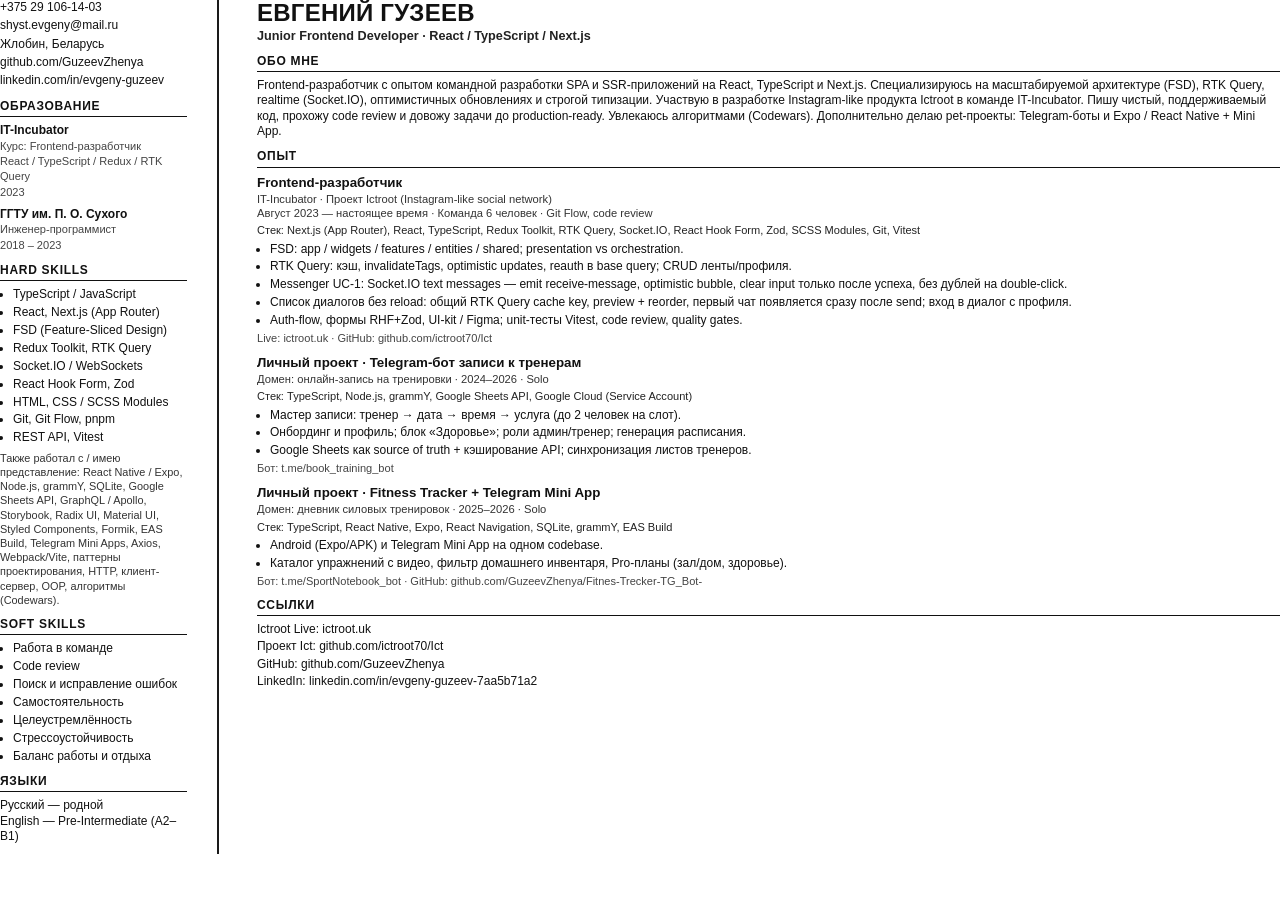
==== resume-print.html @ f553786c "feat: add resume portfolio site with Ictroot and pet projects Co-authored-by: Cursor <cursoragent@cu" ====
<!DOCTYPE html>
<html lang="ru">
<head>
  <meta charset="UTF-8" />
  <title>Евгений Гузеев — Resume</title>
  <style>
    @page { size: A4; margin: 10mm 10mm; }
    * { box-sizing: border-box; margin: 0; padding: 0; }
    body {
      font-family: Calibri, "Segoe UI", Arial, sans-serif;
      font-size: 9pt;
      line-height: 1.28;
      color: #111;
      -webkit-print-color-adjust: exact;
      print-color-adjust: exact;
    }
    .page {
      display: grid;
      grid-template-columns: 58mm 1fr;
      gap: 0 10mm;
      min-height: 100%;
    }
    .sidebar {
      border-right: 2.5px solid #1a1a1a;
      padding-right: 8mm;
    }
    h1 {
      font-size: 18pt;
      font-weight: 700;
      letter-spacing: 0.01em;
      line-height: 1.1;
      margin-bottom: 2px;
    }
    .role {
      font-size: 9.5pt;
      font-weight: 600;
      margin-bottom: 9px;
      color: #222;
    }
    .section { margin-bottom: 10px; }
    .section-title {
      font-size: 9pt;
      font-weight: 700;
      text-transform: uppercase;
      letter-spacing: 0.06em;
      border-bottom: 1.5px solid #111;
      padding-bottom: 2px;
      margin-bottom: 6px;
    }
    a { color: #111; text-decoration: none; }
    .contact p { margin-bottom: 3px; word-break: break-word; }
    .muted { color: #444; font-size: 8.3pt; }
    ul { padding-left: 13px; }
    li { margin-bottom: 2.5px; }
    .edu-item { margin-bottom: 7px; }
    .edu-item strong { display: block; }
    .job { margin-bottom: 9px; }
    .job-title { font-size: 10pt; font-weight: 700; }
    .job-meta { color: #333; font-size: 8.4pt; margin: 1px 0 3px; }
    .stack {
      font-size: 8.3pt;
      color: #222;
      margin-bottom: 4px;
    }
    .also {
      margin-top: 5px;
      font-size: 8.2pt;
      color: #333;
      line-height: 1.3;
    }
    .links p { margin-bottom: 2px; }
  </style>
</head>
<body>
  <div class="page">
    <aside class="sidebar">
      <div class="section contact">
        <p>+375 29 106-14-03</p>
        <p><a href="mailto:shyst.evgeny@mail.ru">shyst.evgeny@mail.ru</a></p>
        <p>Жлобин, Беларусь</p>
        <p><a href="https://github.com/GuzeevZhenya">github.com/GuzeevZhenya</a></p>
        <p><a href="https://linkedin.com/in/evgeny-guzeev-7aa5b71a2">linkedin.com/in/evgeny-guzeev</a></p>
      </div>

      <div class="section">
        <div class="section-title">Образование</div>
        <div class="edu-item">
          <strong>IT-Incubator</strong>
          <span class="muted">Курс: Frontend-разработчик<br/>React / TypeScript / Redux / RTK Query<br/>2023</span>
        </div>
        <div class="edu-item">
          <strong>ГГТУ им. П. О. Сухого</strong>
          <span class="muted">Инженер-программист<br/>2018 – 2023</span>
        </div>
      </div>

      <div class="section">
        <div class="section-title">Hard Skills</div>
        <ul>
          <li>TypeScript / JavaScript</li>
          <li>React, Next.js (App Router)</li>
          <li>FSD (Feature-Sliced Design)</li>
          <li>Redux Toolkit, RTK Query</li>
          <li>Socket.IO / WebSockets</li>
          <li>React Hook Form, Zod</li>
          <li>HTML, CSS / SCSS Modules</li>
          <li>Git, Git Flow, pnpm</li>
          <li>REST API, Vitest</li>
        </ul>
        <p class="also">
          Также работал с / имею представление:
          React Native / Expo, Node.js, grammY, SQLite, Google Sheets API,
          GraphQL / Apollo, Storybook, Radix UI, Material UI, Styled Components,
          Formik, EAS Build, Telegram Mini Apps, Axios, Webpack/Vite,
          паттерны проектирования, HTTP, клиент-сервер, OOP, алгоритмы (Codewars).
        </p>
      </div>

      <div class="section">
        <div class="section-title">Soft Skills</div>
        <ul>
          <li>Работа в команде</li>
          <li>Code review</li>
          <li>Поиск и исправление ошибок</li>
          <li>Самостоятельность</li>
          <li>Целеустремлённость</li>
          <li>Стрессоустойчивость</li>
          <li>Баланс работы и отдыха</li>
        </ul>
      </div>

      <div class="section">
        <div class="section-title">Языки</div>
        <p>Русский — родной</p>
        <p>English — Pre-Intermediate (A2–B1)</p>
      </div>
    </aside>

    <main>
      <h1>ЕВГЕНИЙ ГУЗЕЕВ</h1>
      <p class="role">Junior Frontend Developer · React / TypeScript / Next.js</p>

      <div class="section">
        <div class="section-title">Обо мне</div>
        <p>
          Frontend-разработчик с опытом командной разработки SPA и SSR-приложений на React,
          TypeScript и Next.js. Специализируюсь на масштабируемой архитектуре (FSD), RTK Query,
          realtime (Socket.IO), оптимистичных обновлениях и строгой типизации. Участвую в разработке
          Instagram-like продукта Ictroot в команде IT-Incubator. Пишу чистый, поддерживаемый код,
          прохожу code review и довожу задачи до production-ready. Увлекаюсь алгоритмами (Codewars).
          Дополнительно делаю pet-проекты: Telegram-боты и Expo / React Native + Mini App.
        </p>
      </div>

      <div class="section">
        <div class="section-title">Опыт</div>

        <div class="job">
          <div class="job-title">Frontend-разработчик</div>
          <p class="job-meta">
            IT-Incubator · Проект Ictroot (Instagram-like social network)<br/>
            Август 2023 — настоящее время · Команда 6 человек · Git Flow, code review
          </p>
          <p class="stack">
            Стек: Next.js (App Router), React, TypeScript, Redux Toolkit, RTK Query, Socket.IO,
            React Hook Form, Zod, SCSS Modules, Git, Vitest
          </p>
          <ul>
            <li>FSD: app / widgets / features / entities / shared; presentation vs orchestration.</li>
            <li>RTK Query: кэш, invalidateTags, optimistic updates, reauth в base query; CRUD ленты/профиля.</li>
            <li>
              Messenger UC-1: Socket.IO text messages — emit receive-message,
              optimistic bubble, clear input только после успеха, без дублей на double-click.
            </li>
            <li>
              Список диалогов без reload: общий RTK Query cache key, preview + reorder, первый чат
              появляется сразу после send; вход в диалог с профиля.
            </li>
            <li>Auth-flow, формы RHF+Zod, UI-kit / Figma; unit-тесты Vitest, code review, quality gates.</li>
          </ul>
          <p class="muted">Live: ictroot.uk · GitHub: github.com/ictroot70/Ict</p>
        </div>

        <div class="job">
          <div class="job-title">Личный проект · Telegram-бот записи к тренерам</div>
          <p class="job-meta">
            Домен: онлайн-запись на тренировки · 2024–2026 · Solo
          </p>
          <p class="stack">
            Стек: TypeScript, Node.js, grammY, Google Sheets API, Google Cloud (Service Account)
          </p>
          <ul>
            <li>Мастер записи: тренер → дата → время → услуга (до 2 человек на слот).</li>
            <li>Онбординг и профиль; блок «Здоровье»; роли админ/тренер; генерация расписания.</li>
            <li>Google Sheets как source of truth + кэширование API; синхронизация листов тренеров.</li>
          </ul>
          <p class="muted">Бот: t.me/book_training_bot</p>
        </div>

        <div class="job">
          <div class="job-title">Личный проект · Fitness Tracker + Telegram Mini App</div>
          <p class="job-meta">
            Домен: дневник силовых тренировок · 2025–2026 · Solo
          </p>
          <p class="stack">
            Стек: TypeScript, React Native, Expo, React Navigation, SQLite, grammY, EAS Build
          </p>
          <ul>
            <li>Android (Expo/APK) и Telegram Mini App на одном codebase.</li>
            <li>Каталог упражнений с видео, фильтр домашнего инвентаря, Pro-планы (зал/дом, здоровье).</li>
          </ul>
          <p class="muted">
            Бот: t.me/SportNotebook_bot ·
            GitHub: github.com/GuzeevZhenya/Fitnes-Trecker-TG_Bot-
          </p>
        </div>
      </div>

      <div class="section links">
        <div class="section-title">Ссылки</div>
        <p>Ictroot Live: <a href="https://ictroot.uk">ictroot.uk</a></p>
        <p>Проект Ict: <a href="https://github.com/ictroot70/Ict">github.com/ictroot70/Ict</a></p>
        <p>GitHub: <a href="https://github.com/GuzeevZhenya">github.com/GuzeevZhenya</a></p>
        <p>LinkedIn: <a href="https://linkedin.com/in/evgeny-guzeev-7aa5b71a2">linkedin.com/in/evgeny-guzeev-7aa5b71a2</a></p>
      </div>
    </main>
  </div>
</body>
</html>
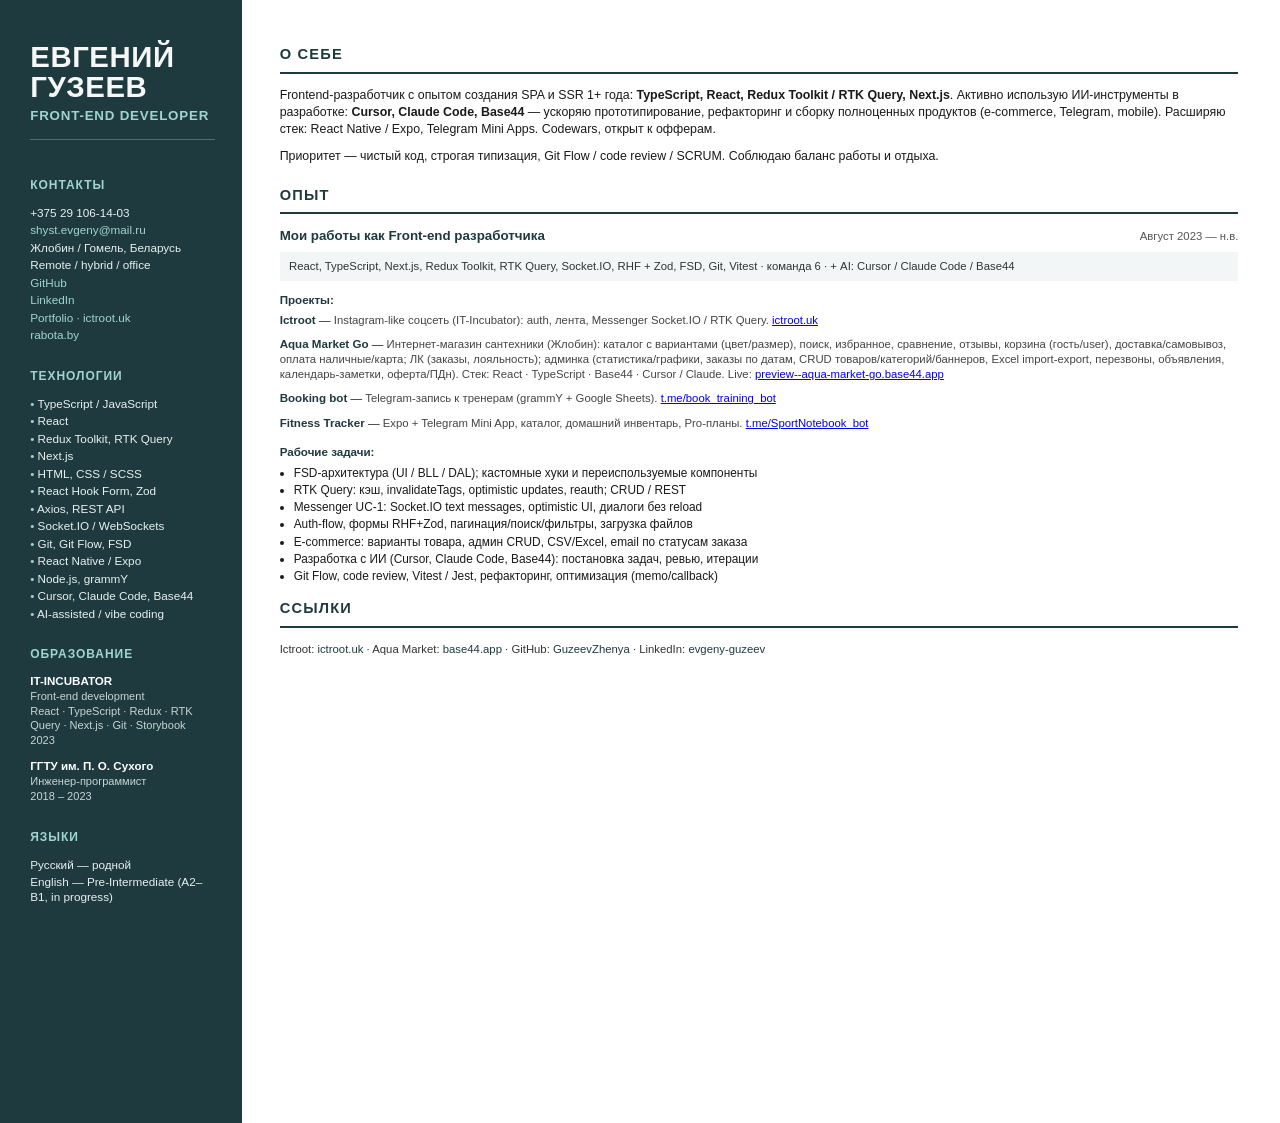
==== commit 1f99573b: "feat: add Aqua Market Go project and sync print resume PDF Co-authored-by: Cursor <cursoragent@curso" ====
--- a/resume-print.html
+++ b/resume-print.html
@@ -2,226 +2,257 @@
 <html lang="ru">
 <head>
   <meta charset="UTF-8" />
-  <title>Евгений Гузеев — Resume</title>
+  <title>Евгений Гузеев — Frontend Developer</title>
   <style>
-    @page { size: A4; margin: 10mm 10mm; }
+    @page { size: A4; margin: 0; }
     * { box-sizing: border-box; margin: 0; padding: 0; }
     body {
       font-family: Calibri, "Segoe UI", Arial, sans-serif;
-      font-size: 9pt;
+      font-size: 8.7pt;
       line-height: 1.28;
-      color: #111;
+      color: #1a1a1a;
       -webkit-print-color-adjust: exact;
       print-color-adjust: exact;
     }
     .page {
       display: grid;
-      grid-template-columns: 58mm 1fr;
-      gap: 0 10mm;
-      min-height: 100%;
+      grid-template-columns: 64mm 1fr;
+      min-height: 297mm;
     }
     .sidebar {
-      border-right: 2.5px solid #1a1a1a;
-      padding-right: 8mm;
-    }
-    h1 {
-      font-size: 18pt;
+      background: #1e3a3f;
+      color: #f4f7f6;
+      padding: 11mm 7mm 10mm 8mm;
+    }
+    .sidebar a { color: #9fd4d1; text-decoration: none; }
+    .name {
+      font-size: 22pt;
       font-weight: 700;
-      letter-spacing: 0.01em;
-      line-height: 1.1;
-      margin-bottom: 2px;
-    }
-    .role {
-      font-size: 9.5pt;
+      line-height: 1.05;
+      letter-spacing: 0.02em;
+      margin-bottom: 4px;
+    }
+    .title {
+      font-size: 10pt;
       font-weight: 600;
-      margin-bottom: 9px;
-      color: #222;
-    }
-    .section { margin-bottom: 10px; }
-    .section-title {
+      color: #9fd4d1;
+      text-transform: uppercase;
+      letter-spacing: 0.06em;
+      margin-bottom: 10mm;
+      padding-bottom: 4mm;
+      border-bottom: 1px solid rgba(255,255,255,0.25);
+    }
+    .side-block { margin-bottom: 7mm; }
+    .side-h {
       font-size: 9pt;
       font-weight: 700;
       text-transform: uppercase;
-      letter-spacing: 0.06em;
-      border-bottom: 1.5px solid #111;
-      padding-bottom: 2px;
-      margin-bottom: 6px;
-    }
-    a { color: #111; text-decoration: none; }
-    .contact p { margin-bottom: 3px; word-break: break-word; }
-    .muted { color: #444; font-size: 8.3pt; }
-    ul { padding-left: 13px; }
-    li { margin-bottom: 2.5px; }
-    .edu-item { margin-bottom: 7px; }
-    .edu-item strong { display: block; }
-    .job { margin-bottom: 9px; }
-    .job-title { font-size: 10pt; font-weight: 700; }
-    .job-meta { color: #333; font-size: 8.4pt; margin: 1px 0 3px; }
-    .stack {
-      font-size: 8.3pt;
-      color: #222;
-      margin-bottom: 4px;
-    }
-    .also {
-      margin-top: 5px;
-      font-size: 8.2pt;
+      letter-spacing: 0.08em;
+      color: #9fd4d1;
+      margin-bottom: 3mm;
+    }
+    .side-block p, .side-block li {
+      font-size: 8.8pt;
+      margin-bottom: 2.5px;
+      color: #e8f0ef;
+    }
+    .side-block ul { list-style: none; padding: 0; }
+    .side-block ul li::before {
+      content: "• ";
+      color: #9fd4d1;
+    }
+    .edu strong { display: block; color: #fff; margin-top: 3mm; }
+    .edu span { font-size: 8.3pt; color: #c5d5d3; }
+
+    .main {
+      padding: 12mm 11mm 10mm 10mm;
+      background: #fff;
+    }
+    .main-h {
+      font-size: 11pt;
+      font-weight: 700;
+      text-transform: uppercase;
+      letter-spacing: 0.08em;
+      color: #1e3a3f;
+      border-bottom: 2px solid #1e3a3f;
+      padding-bottom: 2mm;
+      margin: 0 0 3.5mm;
+    }
+    .about {
+      margin-bottom: 5.5mm;
+      font-size: 9.3pt;
+      line-height: 1.38;
+    }
+    .about p + p { margin-top: 2.5mm; }
+
+    .exp-head {
+      display: flex;
+      justify-content: space-between;
+      gap: 8px;
+      align-items: baseline;
+      margin-bottom: 2mm;
+    }
+    .exp-head strong { font-size: 10pt; color: #1e3a3f; }
+    .exp-dates { font-size: 8.5pt; color: #555; white-space: nowrap; }
+    .stack-line {
+      font-size: 8.5pt;
       color: #333;
-      line-height: 1.3;
-    }
-    .links p { margin-bottom: 2px; }
+      margin-bottom: 3mm;
+      padding: 2mm 2.5mm;
+      background: #f2f6f6;
+    }
+
+    .projects { margin-bottom: 4mm; }
+    .proj {
+      margin-bottom: 2.5mm;
+    }
+    .proj strong { color: #1e3a3f; }
+    .proj span { font-size: 8.5pt; color: #444; }
+
+    .tasks { padding-left: 14px; margin-bottom: 4mm; }
+    .tasks li { margin-bottom: 2px; font-size: 8.9pt; }
+
+    .links {
+      font-size: 8.5pt;
+      color: #333;
+      line-height: 1.45;
+    }
+    .links a { color: #1e3a3f; text-decoration: none; }
   </style>
 </head>
 <body>
   <div class="page">
     <aside class="sidebar">
-      <div class="section contact">
+      <div class="name">ЕВГЕНИЙ<br/>ГУЗЕЕВ</div>
+      <div class="title">Front-end Developer</div>
+
+      <div class="side-block">
+        <div class="side-h">Контакты</div>
         <p>+375 29 106-14-03</p>
         <p><a href="mailto:shyst.evgeny@mail.ru">shyst.evgeny@mail.ru</a></p>
-        <p>Жлобин, Беларусь</p>
-        <p><a href="https://github.com/GuzeevZhenya">github.com/GuzeevZhenya</a></p>
-        <p><a href="https://linkedin.com/in/evgeny-guzeev-7aa5b71a2">linkedin.com/in/evgeny-guzeev</a></p>
-      </div>
-
-      <div class="section">
-        <div class="section-title">Образование</div>
-        <div class="edu-item">
-          <strong>IT-Incubator</strong>
-          <span class="muted">Курс: Frontend-разработчик<br/>React / TypeScript / Redux / RTK Query<br/>2023</span>
-        </div>
-        <div class="edu-item">
-          <strong>ГГТУ им. П. О. Сухого</strong>
-          <span class="muted">Инженер-программист<br/>2018 – 2023</span>
-        </div>
-      </div>
-
-      <div class="section">
-        <div class="section-title">Hard Skills</div>
+        <p>Жлобин / Гомель, Беларусь</p>
+        <p>Remote / hybrid / office</p>
+        <p><a href="https://github.com/GuzeevZhenya">GitHub</a></p>
+        <p><a href="https://linkedin.com/in/evgeny-guzeev-7aa5b71a2">LinkedIn</a></p>
+        <p><a href="https://ictroot.uk">Portfolio · ictroot.uk</a></p>
+        <p><a href="https://gomel.rabota.by/resume/28554fd3ff104144470039ed1f773346363378">rabota.by</a></p>
+      </div>
+
+      <div class="side-block">
+        <div class="side-h">Технологии</div>
         <ul>
           <li>TypeScript / JavaScript</li>
-          <li>React, Next.js (App Router)</li>
-          <li>FSD (Feature-Sliced Design)</li>
+          <li>React</li>
           <li>Redux Toolkit, RTK Query</li>
+          <li>Next.js</li>
+          <li>HTML, CSS / SCSS</li>
+          <li>React Hook Form, Zod</li>
+          <li>Axios, REST API</li>
           <li>Socket.IO / WebSockets</li>
-          <li>React Hook Form, Zod</li>
-          <li>HTML, CSS / SCSS Modules</li>
-          <li>Git, Git Flow, pnpm</li>
-          <li>REST API, Vitest</li>
+          <li>Git, Git Flow, FSD</li>
+          <li>React Native / Expo</li>
+          <li>Node.js, grammY</li>
+          <li>Cursor, Claude Code, Base44</li>
+          <li>AI-assisted / vibe coding</li>
         </ul>
-        <p class="also">
-          Также работал с / имею представление:
-          React Native / Expo, Node.js, grammY, SQLite, Google Sheets API,
-          GraphQL / Apollo, Storybook, Radix UI, Material UI, Styled Components,
-          Formik, EAS Build, Telegram Mini Apps, Axios, Webpack/Vite,
-          паттерны проектирования, HTTP, клиент-сервер, OOP, алгоритмы (Codewars).
+      </div>
+
+      <div class="side-block edu">
+        <div class="side-h">Образование</div>
+        <strong>IT-INCUBATOR</strong>
+        <span>Front-end development<br/>React · TypeScript · Redux · RTK Query · Next.js · Git · Storybook<br/>2023</span>
+        <strong>ГГТУ им. П. О. Сухого</strong>
+        <span>Инженер-программист<br/>2018 – 2023</span>
+      </div>
+
+      <div class="side-block">
+        <div class="side-h">Языки</div>
+        <p>Русский — родной</p>
+        <p>English — Pre-Intermediate (A2–B1, in progress)</p>
+      </div>
+    </aside>
+
+    <main class="main">
+      <h2 class="main-h">О себе</h2>
+      <div class="about">
+        <p>
+          Frontend-разработчик с опытом создания SPA и SSR 1+ года:
+          <strong>TypeScript, React, Redux Toolkit / RTK Query, Next.js</strong>.
+          Активно использую ИИ-инструменты в разработке:
+          <strong>Cursor, Claude Code, Base44</strong> — ускоряю прототипирование,
+          рефакторинг и сборку полноценных продуктов (e-commerce, Telegram, mobile).
+          Расширяю стек: React Native / Expo, Telegram Mini Apps. Codewars, открыт к офферам.
         </p>
-      </div>
-
-      <div class="section">
-        <div class="section-title">Soft Skills</div>
-        <ul>
-          <li>Работа в команде</li>
-          <li>Code review</li>
-          <li>Поиск и исправление ошибок</li>
-          <li>Самостоятельность</li>
-          <li>Целеустремлённость</li>
-          <li>Стрессоустойчивость</li>
-          <li>Баланс работы и отдыха</li>
-        </ul>
-      </div>
-
-      <div class="section">
-        <div class="section-title">Языки</div>
-        <p>Русский — родной</p>
-        <p>English — Pre-Intermediate (A2–B1)</p>
-      </div>
-    </aside>
-
-    <main>
-      <h1>ЕВГЕНИЙ ГУЗЕЕВ</h1>
-      <p class="role">Junior Frontend Developer · React / TypeScript / Next.js</p>
-
-      <div class="section">
-        <div class="section-title">Обо мне</div>
         <p>
-          Frontend-разработчик с опытом командной разработки SPA и SSR-приложений на React,
-          TypeScript и Next.js. Специализируюсь на масштабируемой архитектуре (FSD), RTK Query,
-          realtime (Socket.IO), оптимистичных обновлениях и строгой типизации. Участвую в разработке
-          Instagram-like продукта Ictroot в команде IT-Incubator. Пишу чистый, поддерживаемый код,
-          прохожу code review и довожу задачи до production-ready. Увлекаюсь алгоритмами (Codewars).
-          Дополнительно делаю pet-проекты: Telegram-боты и Expo / React Native + Mini App.
+          Приоритет — чистый код, строгая типизация, Git Flow / code review / SCRUM.
+          Соблюдаю баланс работы и отдыха.
         </p>
       </div>
 
-      <div class="section">
-        <div class="section-title">Опыт</div>
-
-        <div class="job">
-          <div class="job-title">Frontend-разработчик</div>
-          <p class="job-meta">
-            IT-Incubator · Проект Ictroot (Instagram-like social network)<br/>
-            Август 2023 — настоящее время · Команда 6 человек · Git Flow, code review
-          </p>
-          <p class="stack">
-            Стек: Next.js (App Router), React, TypeScript, Redux Toolkit, RTK Query, Socket.IO,
-            React Hook Form, Zod, SCSS Modules, Git, Vitest
-          </p>
-          <ul>
-            <li>FSD: app / widgets / features / entities / shared; presentation vs orchestration.</li>
-            <li>RTK Query: кэш, invalidateTags, optimistic updates, reauth в base query; CRUD ленты/профиля.</li>
-            <li>
-              Messenger UC-1: Socket.IO text messages — emit receive-message,
-              optimistic bubble, clear input только после успеха, без дублей на double-click.
-            </li>
-            <li>
-              Список диалогов без reload: общий RTK Query cache key, preview + reorder, первый чат
-              появляется сразу после send; вход в диалог с профиля.
-            </li>
-            <li>Auth-flow, формы RHF+Zod, UI-kit / Figma; unit-тесты Vitest, code review, quality gates.</li>
-          </ul>
-          <p class="muted">Live: ictroot.uk · GitHub: github.com/ictroot70/Ict</p>
-        </div>
-
-        <div class="job">
-          <div class="job-title">Личный проект · Telegram-бот записи к тренерам</div>
-          <p class="job-meta">
-            Домен: онлайн-запись на тренировки · 2024–2026 · Solo
-          </p>
-          <p class="stack">
-            Стек: TypeScript, Node.js, grammY, Google Sheets API, Google Cloud (Service Account)
-          </p>
-          <ul>
-            <li>Мастер записи: тренер → дата → время → услуга (до 2 человек на слот).</li>
-            <li>Онбординг и профиль; блок «Здоровье»; роли админ/тренер; генерация расписания.</li>
-            <li>Google Sheets как source of truth + кэширование API; синхронизация листов тренеров.</li>
-          </ul>
-          <p class="muted">Бот: t.me/book_training_bot</p>
-        </div>
-
-        <div class="job">
-          <div class="job-title">Личный проект · Fitness Tracker + Telegram Mini App</div>
-          <p class="job-meta">
-            Домен: дневник силовых тренировок · 2025–2026 · Solo
-          </p>
-          <p class="stack">
-            Стек: TypeScript, React Native, Expo, React Navigation, SQLite, grammY, EAS Build
-          </p>
-          <ul>
-            <li>Android (Expo/APK) и Telegram Mini App на одном codebase.</li>
-            <li>Каталог упражнений с видео, фильтр домашнего инвентаря, Pro-планы (зал/дом, здоровье).</li>
-          </ul>
-          <p class="muted">
-            Бот: t.me/SportNotebook_bot ·
-            GitHub: github.com/GuzeevZhenya/Fitnes-Trecker-TG_Bot-
-          </p>
-        </div>
-      </div>
-
-      <div class="section links">
-        <div class="section-title">Ссылки</div>
-        <p>Ictroot Live: <a href="https://ictroot.uk">ictroot.uk</a></p>
-        <p>Проект Ict: <a href="https://github.com/ictroot70/Ict">github.com/ictroot70/Ict</a></p>
-        <p>GitHub: <a href="https://github.com/GuzeevZhenya">github.com/GuzeevZhenya</a></p>
-        <p>LinkedIn: <a href="https://linkedin.com/in/evgeny-guzeev-7aa5b71a2">linkedin.com/in/evgeny-guzeev-7aa5b71a2</a></p>
+      <h2 class="main-h">Опыт</h2>
+      <div class="exp-head">
+        <strong>Мои работы как Front-end разработчика</strong>
+        <span class="exp-dates">Август 2023 — н.в.</span>
+      </div>
+      <p class="stack-line">
+        React, TypeScript, Next.js, Redux Toolkit, RTK Query, Socket.IO, RHF + Zod, FSD, Git, Vitest
+        · команда 6 · + AI: Cursor / Claude Code / Base44
+      </p>
+
+      <div class="projects">
+        <p style="font-weight:700; margin-bottom:1.5mm; color:#1e3a3f;">Проекты:</p>
+        <div class="proj">
+          <strong>Ictroot</strong> —
+          <span>
+            Instagram-like соцсеть (IT-Incubator): auth, лента, Messenger Socket.IO / RTK Query.
+            <a href="https://ictroot.uk">ictroot.uk</a>
+          </span>
+        </div>
+        <div class="proj">
+          <strong>Aqua Market Go</strong> —
+          <span>
+            Интернет-магазин сантехники (Жлобин): каталог с вариантами (цвет/размер), поиск,
+            избранное, сравнение, отзывы, корзина (гость/user), доставка/самовывоз, оплата наличные/карта;
+            ЛК (заказы, лояльность); админка (статистика/графики, заказы по датам, CRUD товаров/категорий/баннеров,
+            Excel import-export, перезвоны, объявления, календарь-заметки, оферта/ПДн).
+            Стек: React · TypeScript · Base44 · Cursor / Claude.
+            Live:
+            <a href="https://preview--aqua-market-go.base44.app/">preview--aqua-market-go.base44.app</a>
+          </span>
+        </div>
+        <div class="proj">
+          <strong>Booking bot</strong> —
+          <span>
+            Telegram-запись к тренерам (grammY + Google Sheets).
+            <a href="https://t.me/book_training_bot">t.me/book_training_bot</a>
+          </span>
+        </div>
+        <div class="proj">
+          <strong>Fitness Tracker</strong> —
+          <span>
+            Expo + Telegram Mini App, каталог, домашний инвентарь, Pro-планы.
+            <a href="https://t.me/SportNotebook_bot">t.me/SportNotebook_bot</a>
+          </span>
+        </div>
+      </div>
+
+      <p style="font-weight:700; margin-bottom:1.5mm; color:#1e3a3f;">Рабочие задачи:</p>
+      <ul class="tasks">
+        <li>FSD-архитектура (UI / BLL / DAL); кастомные хуки и переиспользуемые компоненты</li>
+        <li>RTK Query: кэш, invalidateTags, optimistic updates, reauth; CRUD / REST</li>
+        <li>Messenger UC-1: Socket.IO text messages, optimistic UI, диалоги без reload</li>
+        <li>Auth-flow, формы RHF+Zod, пагинация/поиск/фильтры, загрузка файлов</li>
+        <li>E-commerce: варианты товара, админ CRUD, CSV/Excel, email по статусам заказа</li>
+        <li>Разработка с ИИ (Cursor, Claude Code, Base44): постановка задач, ревью, итерации</li>
+        <li>Git Flow, code review, Vitest / Jest, рефакторинг, оптимизация (memo/callback)</li>
+      </ul>
+
+      <h2 class="main-h">Ссылки</h2>
+      <div class="links">
+        Ictroot: <a href="https://ictroot.uk">ictroot.uk</a> ·
+        Aqua Market: <a href="https://preview--aqua-market-go.base44.app/">base44.app</a> ·
+        GitHub: <a href="https://github.com/GuzeevZhenya">GuzeevZhenya</a> ·
+        LinkedIn: <a href="https://linkedin.com/in/evgeny-guzeev-7aa5b71a2">evgeny-guzeev</a>
       </div>
     </main>
   </div>
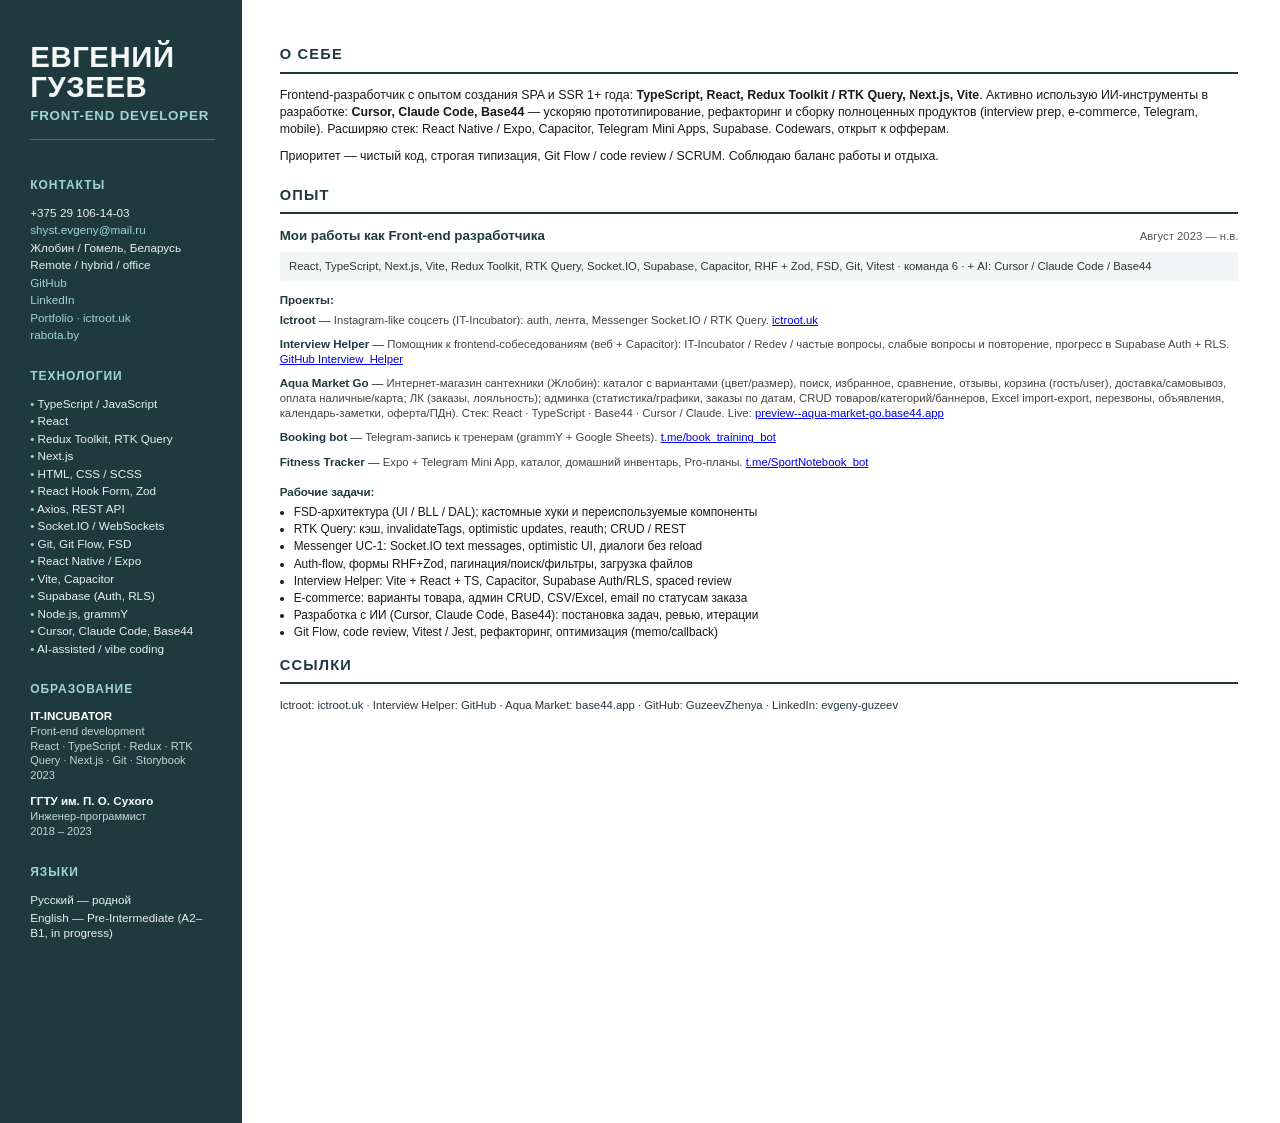
==== commit f9429b36: "Add Interview Helper project to portfolio resume. Highlight Vite/React/TS, Supabase auth progress, C" ====
--- a/resume-print.html
+++ b/resume-print.html
@@ -151,6 +151,8 @@
           <li>Socket.IO / WebSockets</li>
           <li>Git, Git Flow, FSD</li>
           <li>React Native / Expo</li>
+          <li>Vite, Capacitor</li>
+          <li>Supabase (Auth, RLS)</li>
           <li>Node.js, grammY</li>
           <li>Cursor, Claude Code, Base44</li>
           <li>AI-assisted / vibe coding</li>
@@ -177,11 +179,11 @@
       <div class="about">
         <p>
           Frontend-разработчик с опытом создания SPA и SSR 1+ года:
-          <strong>TypeScript, React, Redux Toolkit / RTK Query, Next.js</strong>.
+          <strong>TypeScript, React, Redux Toolkit / RTK Query, Next.js, Vite</strong>.
           Активно использую ИИ-инструменты в разработке:
           <strong>Cursor, Claude Code, Base44</strong> — ускоряю прототипирование,
-          рефакторинг и сборку полноценных продуктов (e-commerce, Telegram, mobile).
-          Расширяю стек: React Native / Expo, Telegram Mini Apps. Codewars, открыт к офферам.
+          рефакторинг и сборку полноценных продуктов (interview prep, e-commerce, Telegram, mobile).
+          Расширяю стек: React Native / Expo, Capacitor, Telegram Mini Apps, Supabase. Codewars, открыт к офферам.
         </p>
         <p>
           Приоритет — чистый код, строгая типизация, Git Flow / code review / SCRUM.
@@ -195,7 +197,8 @@
         <span class="exp-dates">Август 2023 — н.в.</span>
       </div>
       <p class="stack-line">
-        React, TypeScript, Next.js, Redux Toolkit, RTK Query, Socket.IO, RHF + Zod, FSD, Git, Vitest
+        React, TypeScript, Next.js, Vite, Redux Toolkit, RTK Query, Socket.IO, Supabase, Capacitor,
+        RHF + Zod, FSD, Git, Vitest
         · команда 6 · + AI: Cursor / Claude Code / Base44
       </p>
 
@@ -206,6 +209,14 @@
           <span>
             Instagram-like соцсеть (IT-Incubator): auth, лента, Messenger Socket.IO / RTK Query.
             <a href="https://ictroot.uk">ictroot.uk</a>
+          </span>
+        </div>
+        <div class="proj">
+          <strong>Interview Helper</strong> —
+          <span>
+            Помощник к frontend-собеседованиям (веб + Capacitor): IT-Incubator / Redev / частые вопросы,
+            слабые вопросы и повторение, прогресс в Supabase Auth + RLS.
+            <a href="https://github.com/GuzeevZhenya/Interview_Helper">GitHub Interview_Helper</a>
           </span>
         </div>
         <div class="proj">
@@ -242,6 +253,7 @@
         <li>RTK Query: кэш, invalidateTags, optimistic updates, reauth; CRUD / REST</li>
         <li>Messenger UC-1: Socket.IO text messages, optimistic UI, диалоги без reload</li>
         <li>Auth-flow, формы RHF+Zod, пагинация/поиск/фильтры, загрузка файлов</li>
+        <li>Interview Helper: Vite + React + TS, Capacitor, Supabase Auth/RLS, spaced review</li>
         <li>E-commerce: варианты товара, админ CRUD, CSV/Excel, email по статусам заказа</li>
         <li>Разработка с ИИ (Cursor, Claude Code, Base44): постановка задач, ревью, итерации</li>
         <li>Git Flow, code review, Vitest / Jest, рефакторинг, оптимизация (memo/callback)</li>
@@ -250,6 +262,7 @@
       <h2 class="main-h">Ссылки</h2>
       <div class="links">
         Ictroot: <a href="https://ictroot.uk">ictroot.uk</a> ·
+        Interview Helper: <a href="https://github.com/GuzeevZhenya/Interview_Helper">GitHub</a> ·
         Aqua Market: <a href="https://preview--aqua-market-go.base44.app/">base44.app</a> ·
         GitHub: <a href="https://github.com/GuzeevZhenya">GuzeevZhenya</a> ·
         LinkedIn: <a href="https://linkedin.com/in/evgeny-guzeev-7aa5b71a2">evgeny-guzeev</a>
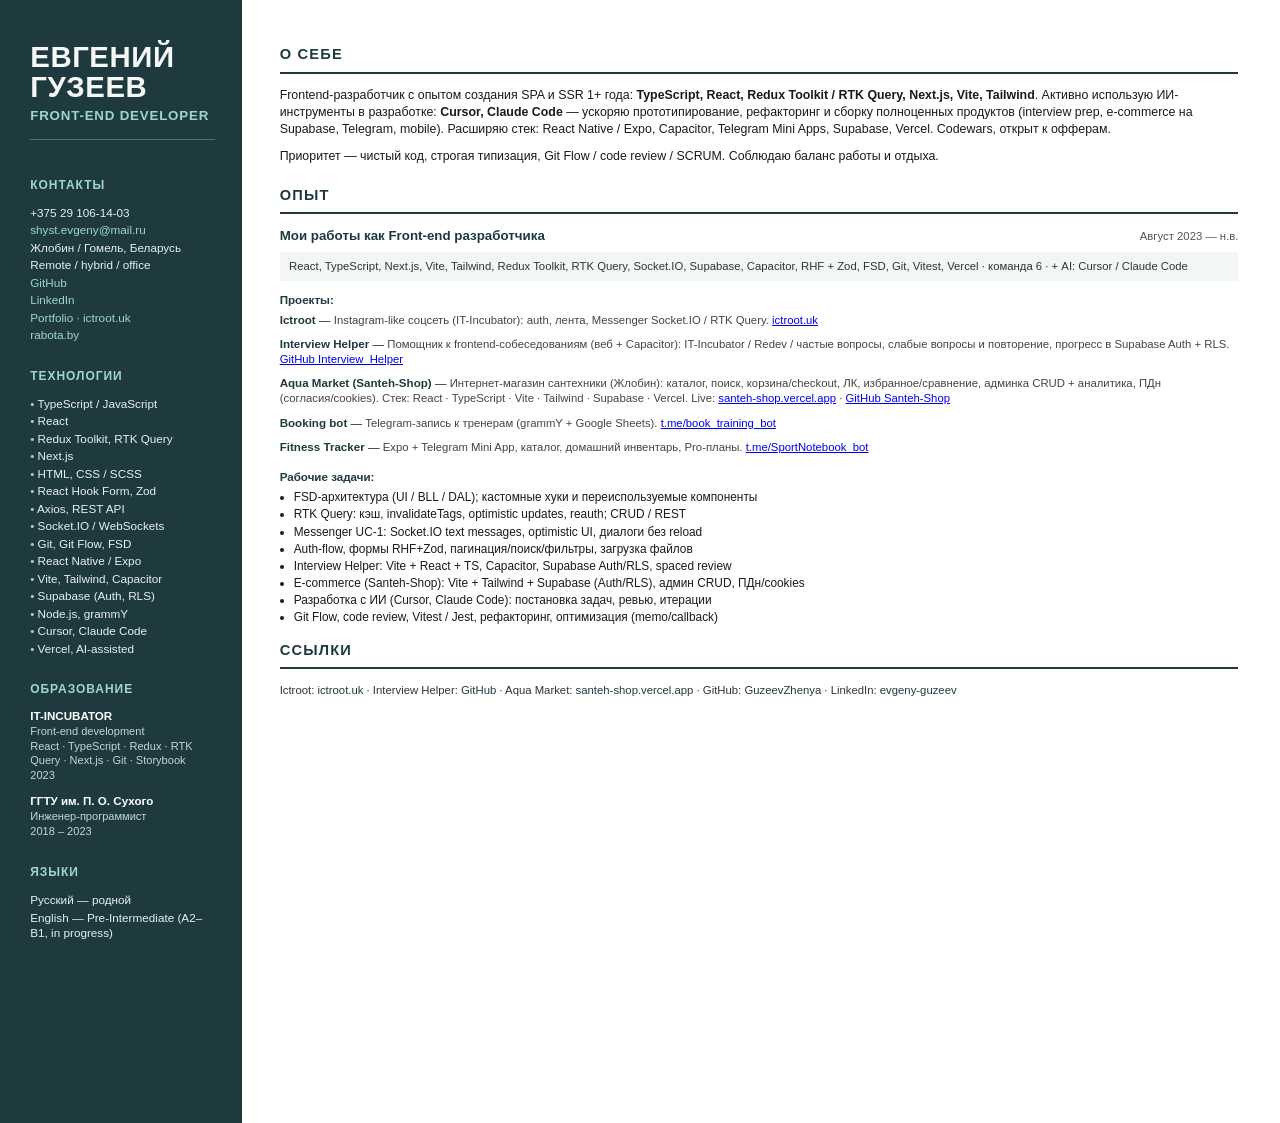
==== commit 76912bc9: "Update Aqua Market to Santeh-Shop stack on resume. Replace Base44 with Vite/Tailwind/Supabase/Vercel" ====
--- a/resume-print.html
+++ b/resume-print.html
@@ -151,11 +151,11 @@
           <li>Socket.IO / WebSockets</li>
           <li>Git, Git Flow, FSD</li>
           <li>React Native / Expo</li>
-          <li>Vite, Capacitor</li>
+          <li>Vite, Tailwind, Capacitor</li>
           <li>Supabase (Auth, RLS)</li>
           <li>Node.js, grammY</li>
-          <li>Cursor, Claude Code, Base44</li>
-          <li>AI-assisted / vibe coding</li>
+          <li>Cursor, Claude Code</li>
+          <li>Vercel, AI-assisted</li>
         </ul>
       </div>
 
@@ -179,11 +179,11 @@
       <div class="about">
         <p>
           Frontend-разработчик с опытом создания SPA и SSR 1+ года:
-          <strong>TypeScript, React, Redux Toolkit / RTK Query, Next.js, Vite</strong>.
+          <strong>TypeScript, React, Redux Toolkit / RTK Query, Next.js, Vite, Tailwind</strong>.
           Активно использую ИИ-инструменты в разработке:
-          <strong>Cursor, Claude Code, Base44</strong> — ускоряю прототипирование,
-          рефакторинг и сборку полноценных продуктов (interview prep, e-commerce, Telegram, mobile).
-          Расширяю стек: React Native / Expo, Capacitor, Telegram Mini Apps, Supabase. Codewars, открыт к офферам.
+          <strong>Cursor, Claude Code</strong> — ускоряю прототипирование,
+          рефакторинг и сборку полноценных продуктов (interview prep, e-commerce на Supabase, Telegram, mobile).
+          Расширяю стек: React Native / Expo, Capacitor, Telegram Mini Apps, Supabase, Vercel. Codewars, открыт к офферам.
         </p>
         <p>
           Приоритет — чистый код, строгая типизация, Git Flow / code review / SCRUM.
@@ -197,9 +197,9 @@
         <span class="exp-dates">Август 2023 — н.в.</span>
       </div>
       <p class="stack-line">
-        React, TypeScript, Next.js, Vite, Redux Toolkit, RTK Query, Socket.IO, Supabase, Capacitor,
-        RHF + Zod, FSD, Git, Vitest
-        · команда 6 · + AI: Cursor / Claude Code / Base44
+        React, TypeScript, Next.js, Vite, Tailwind, Redux Toolkit, RTK Query, Socket.IO, Supabase, Capacitor,
+        RHF + Zod, FSD, Git, Vitest, Vercel
+        · команда 6 · + AI: Cursor / Claude Code
       </p>
 
       <div class="projects">
@@ -220,15 +220,15 @@
           </span>
         </div>
         <div class="proj">
-          <strong>Aqua Market Go</strong> —
-          <span>
-            Интернет-магазин сантехники (Жлобин): каталог с вариантами (цвет/размер), поиск,
-            избранное, сравнение, отзывы, корзина (гость/user), доставка/самовывоз, оплата наличные/карта;
-            ЛК (заказы, лояльность); админка (статистика/графики, заказы по датам, CRUD товаров/категорий/баннеров,
-            Excel import-export, перезвоны, объявления, календарь-заметки, оферта/ПДн).
-            Стек: React · TypeScript · Base44 · Cursor / Claude.
+          <strong>Aqua Market (Santeh-Shop)</strong> —
+          <span>
+            Интернет-магазин сантехники (Жлобин): каталог, поиск, корзина/checkout, ЛК,
+            избранное/сравнение, админка CRUD + аналитика, ПДн (согласия/cookies).
+            Стек: React · TypeScript · Vite · Tailwind · Supabase · Vercel.
             Live:
-            <a href="https://preview--aqua-market-go.base44.app/">preview--aqua-market-go.base44.app</a>
+            <a href="https://santeh-shop.vercel.app/">santeh-shop.vercel.app</a>
+            ·
+            <a href="https://github.com/GuzeevZhenya/Santeh-Shop">GitHub Santeh-Shop</a>
           </span>
         </div>
         <div class="proj">
@@ -254,8 +254,8 @@
         <li>Messenger UC-1: Socket.IO text messages, optimistic UI, диалоги без reload</li>
         <li>Auth-flow, формы RHF+Zod, пагинация/поиск/фильтры, загрузка файлов</li>
         <li>Interview Helper: Vite + React + TS, Capacitor, Supabase Auth/RLS, spaced review</li>
-        <li>E-commerce: варианты товара, админ CRUD, CSV/Excel, email по статусам заказа</li>
-        <li>Разработка с ИИ (Cursor, Claude Code, Base44): постановка задач, ревью, итерации</li>
+        <li>E-commerce (Santeh-Shop): Vite + Tailwind + Supabase (Auth/RLS), админ CRUD, ПДн/cookies</li>
+        <li>Разработка с ИИ (Cursor, Claude Code): постановка задач, ревью, итерации</li>
         <li>Git Flow, code review, Vitest / Jest, рефакторинг, оптимизация (memo/callback)</li>
       </ul>
 
@@ -263,7 +263,7 @@
       <div class="links">
         Ictroot: <a href="https://ictroot.uk">ictroot.uk</a> ·
         Interview Helper: <a href="https://github.com/GuzeevZhenya/Interview_Helper">GitHub</a> ·
-        Aqua Market: <a href="https://preview--aqua-market-go.base44.app/">base44.app</a> ·
+        Aqua Market: <a href="https://santeh-shop.vercel.app/">santeh-shop.vercel.app</a> ·
         GitHub: <a href="https://github.com/GuzeevZhenya">GuzeevZhenya</a> ·
         LinkedIn: <a href="https://linkedin.com/in/evgeny-guzeev-7aa5b71a2">evgeny-guzeev</a>
       </div>
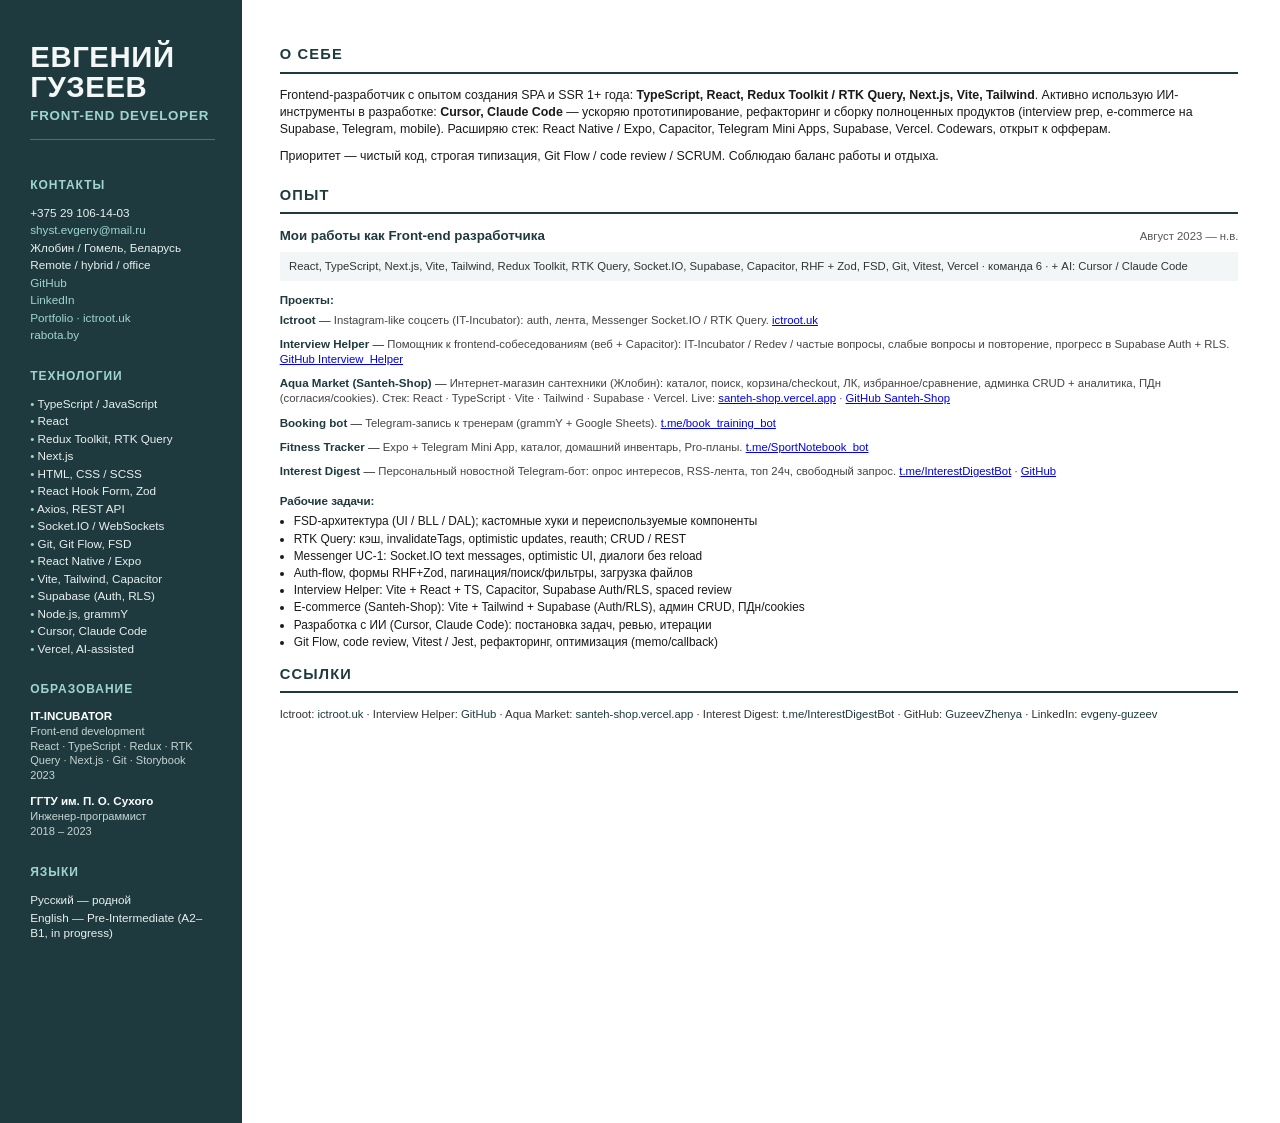
==== commit b376ca45: "feat: добавить Interest Digest в портфолио Карточка персонального новостного Telegram-бота на сайте " ====
--- a/resume-print.html
+++ b/resume-print.html
@@ -245,6 +245,15 @@
             <a href="https://t.me/SportNotebook_bot">t.me/SportNotebook_bot</a>
           </span>
         </div>
+        <div class="proj">
+          <strong>Interest Digest</strong> —
+          <span>
+            Персональный новостной Telegram-бот: опрос интересов, RSS-лента, топ 24ч, свободный запрос.
+            <a href="https://t.me/InterestDigestBot">t.me/InterestDigestBot</a>
+            ·
+            <a href="https://github.com/GuzeevZhenya/Interest-Digest_Bot">GitHub</a>
+          </span>
+        </div>
       </div>
 
       <p style="font-weight:700; margin-bottom:1.5mm; color:#1e3a3f;">Рабочие задачи:</p>
@@ -264,6 +273,7 @@
         Ictroot: <a href="https://ictroot.uk">ictroot.uk</a> ·
         Interview Helper: <a href="https://github.com/GuzeevZhenya/Interview_Helper">GitHub</a> ·
         Aqua Market: <a href="https://santeh-shop.vercel.app/">santeh-shop.vercel.app</a> ·
+        Interest Digest: <a href="https://t.me/InterestDigestBot">t.me/InterestDigestBot</a> ·
         GitHub: <a href="https://github.com/GuzeevZhenya">GuzeevZhenya</a> ·
         LinkedIn: <a href="https://linkedin.com/in/evgeny-guzeev-7aa5b71a2">evgeny-guzeev</a>
       </div>
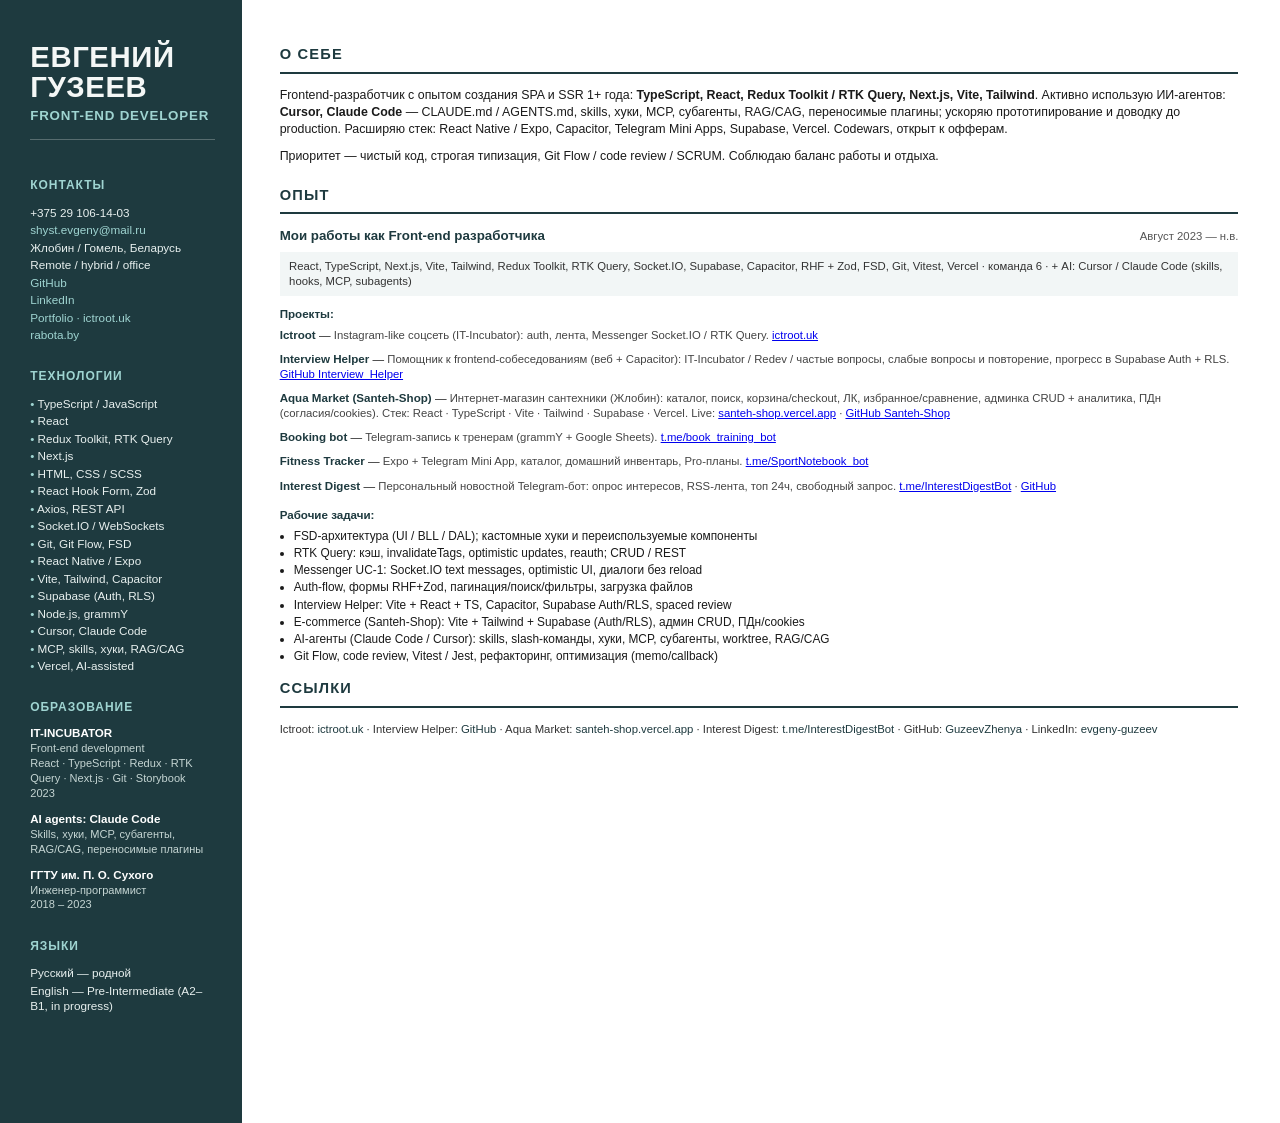
==== commit c21e8de5: "feat: навыки AI-агентов Claude Code в резюме Skills, хуки, MCP, субагенты, RAG/CAG и переносимые пла" ====
--- a/resume-print.html
+++ b/resume-print.html
@@ -155,6 +155,7 @@
           <li>Supabase (Auth, RLS)</li>
           <li>Node.js, grammY</li>
           <li>Cursor, Claude Code</li>
+          <li>MCP, skills, хуки, RAG/CAG</li>
           <li>Vercel, AI-assisted</li>
         </ul>
       </div>
@@ -163,6 +164,8 @@
         <div class="side-h">Образование</div>
         <strong>IT-INCUBATOR</strong>
         <span>Front-end development<br/>React · TypeScript · Redux · RTK Query · Next.js · Git · Storybook<br/>2023</span>
+        <strong>AI agents: Claude Code</strong>
+        <span>Skills, хуки, MCP, субагенты, RAG/CAG, переносимые плагины</span>
         <strong>ГГТУ им. П. О. Сухого</strong>
         <span>Инженер-программист<br/>2018 – 2023</span>
       </div>
@@ -180,9 +183,9 @@
         <p>
           Frontend-разработчик с опытом создания SPA и SSR 1+ года:
           <strong>TypeScript, React, Redux Toolkit / RTK Query, Next.js, Vite, Tailwind</strong>.
-          Активно использую ИИ-инструменты в разработке:
-          <strong>Cursor, Claude Code</strong> — ускоряю прототипирование,
-          рефакторинг и сборку полноценных продуктов (interview prep, e-commerce на Supabase, Telegram, mobile).
+          Активно использую ИИ-агентов:
+          <strong>Cursor, Claude Code</strong> — CLAUDE.md / AGENTS.md, skills, хуки, MCP, субагенты,
+          RAG/CAG, переносимые плагины; ускоряю прототипирование и доводку до production.
           Расширяю стек: React Native / Expo, Capacitor, Telegram Mini Apps, Supabase, Vercel. Codewars, открыт к офферам.
         </p>
         <p>
@@ -199,7 +202,7 @@
       <p class="stack-line">
         React, TypeScript, Next.js, Vite, Tailwind, Redux Toolkit, RTK Query, Socket.IO, Supabase, Capacitor,
         RHF + Zod, FSD, Git, Vitest, Vercel
-        · команда 6 · + AI: Cursor / Claude Code
+        · команда 6 · + AI: Cursor / Claude Code (skills, hooks, MCP, subagents)
       </p>
 
       <div class="projects">
@@ -264,7 +267,7 @@
         <li>Auth-flow, формы RHF+Zod, пагинация/поиск/фильтры, загрузка файлов</li>
         <li>Interview Helper: Vite + React + TS, Capacitor, Supabase Auth/RLS, spaced review</li>
         <li>E-commerce (Santeh-Shop): Vite + Tailwind + Supabase (Auth/RLS), админ CRUD, ПДн/cookies</li>
-        <li>Разработка с ИИ (Cursor, Claude Code): постановка задач, ревью, итерации</li>
+        <li>AI-агенты (Claude Code / Cursor): skills, slash-команды, хуки, MCP, субагенты, worktree, RAG/CAG</li>
         <li>Git Flow, code review, Vitest / Jest, рефакторинг, оптимизация (memo/callback)</li>
       </ul>
 
